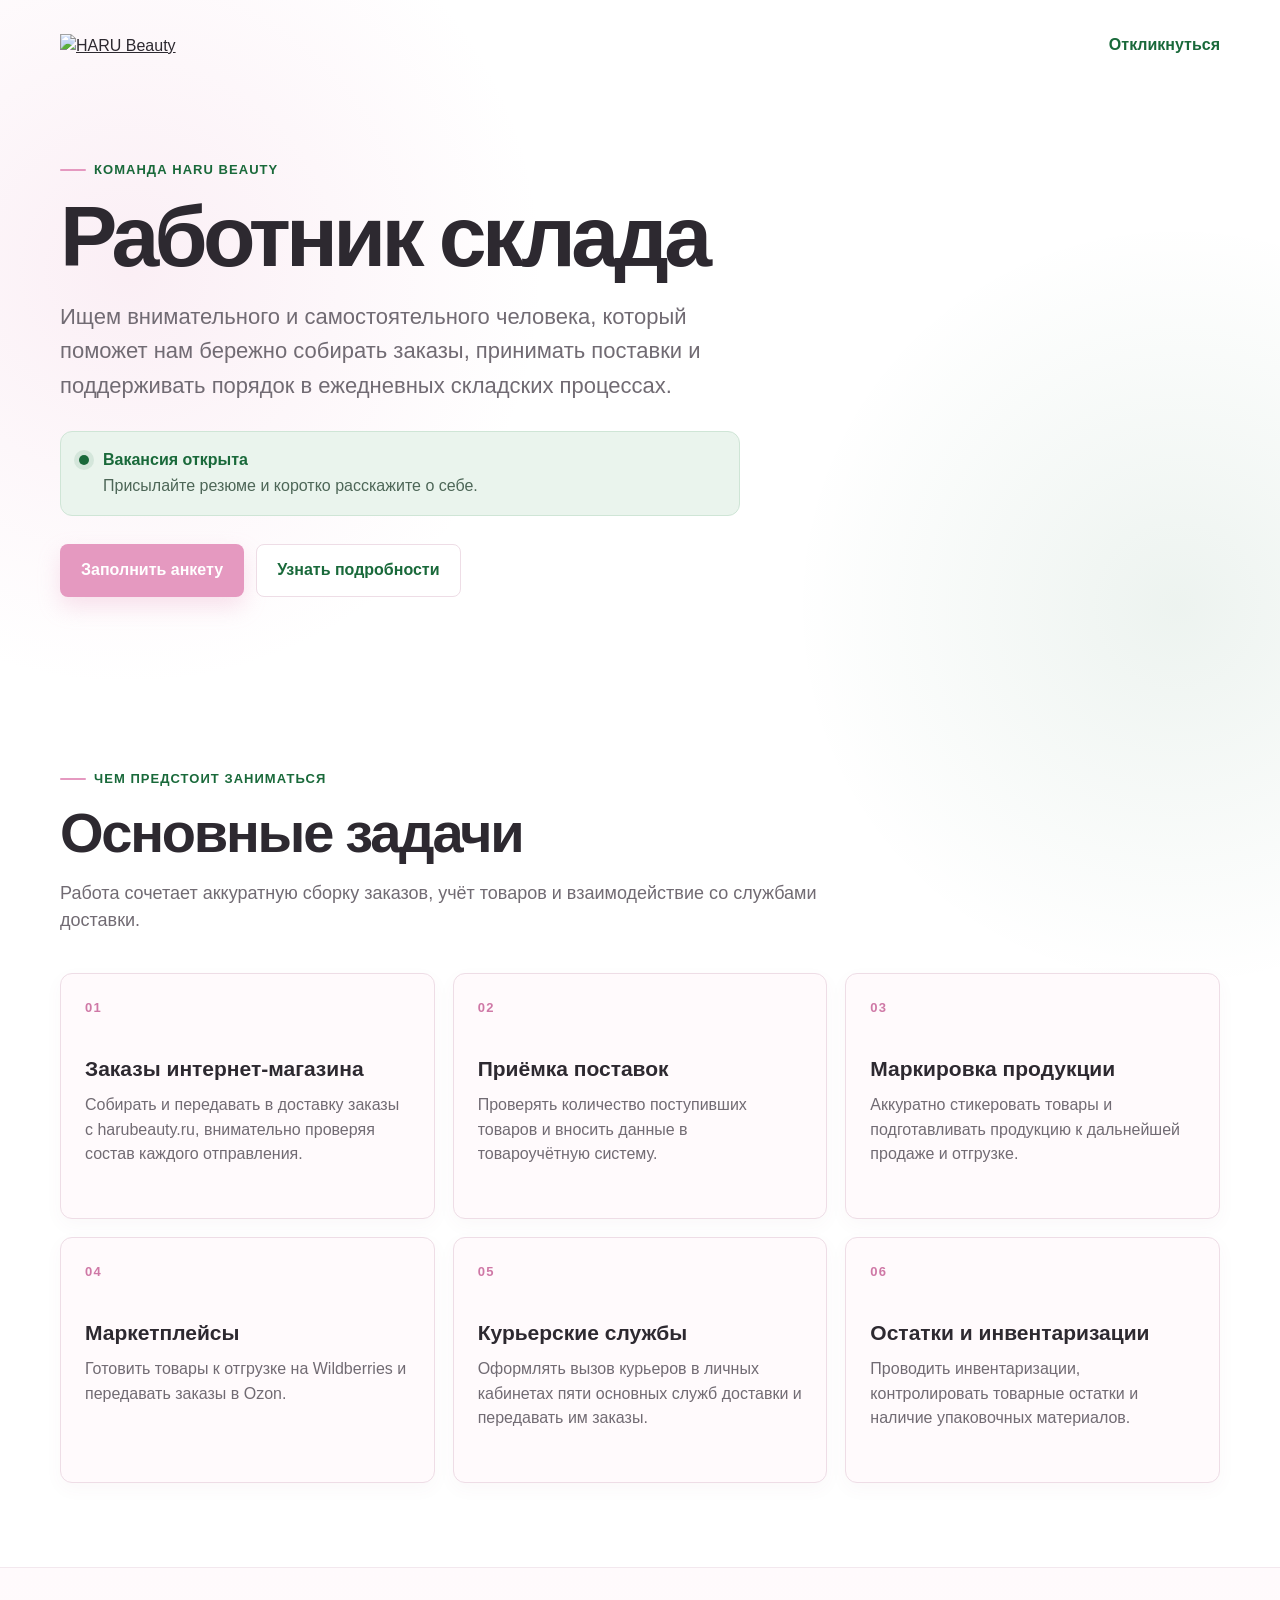
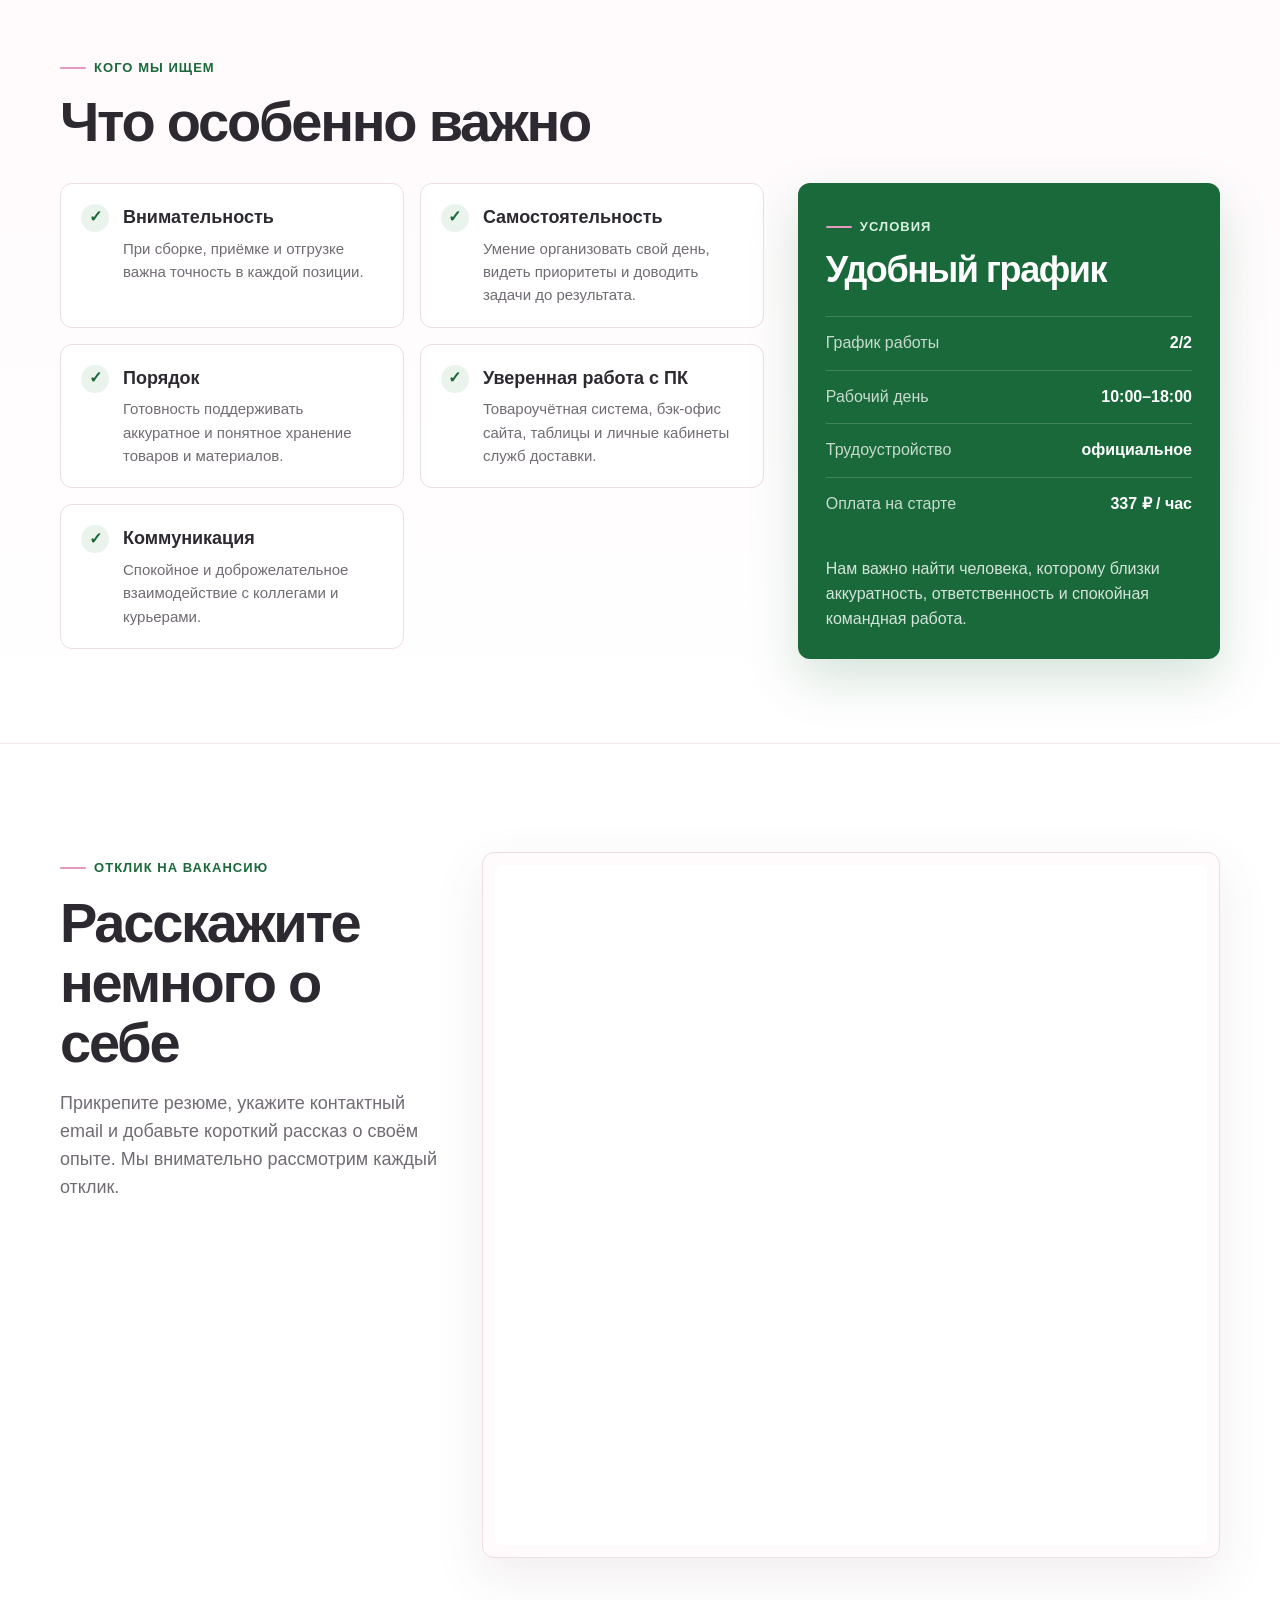
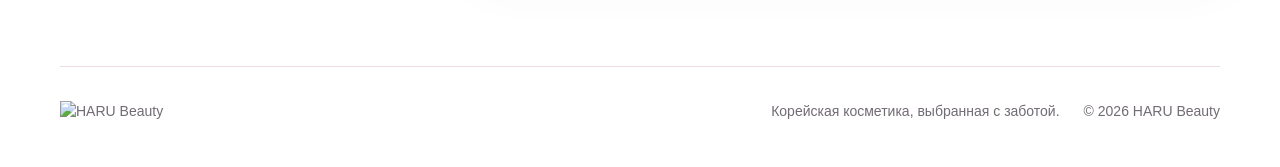
==== index.html @ f55f61f4 "Initial HARU warehouse vacancy landing" ====
<!doctype html>
<html lang="ru">
<head>
  <meta charset="utf-8">
  <meta name="viewport" content="width=device-width, initial-scale=1">
  <meta name="description" content="Вакансия работника склада в HARU Beauty: сборка заказов, приёмка поставок, инвентаризации и работа со службами доставки.">
  <meta name="theme-color" content="#fffafc">
  <title>Работник склада — вакансия HARU Beauty</title>
  <link rel="preconnect" href="https://static.insales-cdn.com">
  <link rel="preconnect" href="https://forms.yandex.ru">
  <link rel="stylesheet" href="styles.css">
</head>
<body class="vacancy-open">
  <!--
    Чтобы включить состояние без открытой вакансии,
    замените у <body> класс vacancy-open на vacancy-closed.
    Яндекс.Форма при этом останется доступной.
  -->

  <div class="page-shell">
    <header class="site-header" aria-label="Шапка сайта">
      <a class="brand" href="https://harubeauty.ru" target="_blank" rel="noopener noreferrer" aria-label="Перейти на сайт HARU Beauty">
        <img src="https://static.insales-cdn.com/files/1/4089/119345145/original/harubeauty_logo_ru.png" alt="HARU Beauty">
      </a>
      <a class="header-link" href="#application">Откликнуться</a>
    </header>

    <main>
      <section class="hero" aria-labelledby="vacancy-title">
        <div class="hero-copy">
          <span class="eyebrow">Команда HARU Beauty</span>
          <h1 id="vacancy-title">Работник склада</h1>
          <p class="hero-lead">Ищем внимательного и самостоятельного человека, который поможет нам бережно собирать заказы, принимать поставки и поддерживать порядок в ежедневных складских процессах.</p>

          <div class="status-card status-card--open" role="status">
            <span class="status-dot" aria-hidden="true"></span>
            <div>
              <strong>Вакансия открыта</strong>
              <p>Присылайте резюме и коротко расскажите о себе.</p>
            </div>
          </div>

          <div class="status-card status-card--closed" role="status">
            <span class="status-icon" aria-hidden="true">✦</span>
            <div>
              <strong>Открытых вакансий пока нет</strong>
              <p>Но вы можете отправить своё резюме, и мы обязательно его рассмотрим.</p>
            </div>
          </div>

          <div class="hero-actions">
            <a class="button button--primary" href="#application">Заполнить анкету</a>
            <a class="button button--secondary" href="#details">Узнать подробности</a>
          </div>
        </div>
      </section>

      <section class="section" id="details" aria-labelledby="tasks-title">
        <div class="section-heading">
          <span class="eyebrow">Чем предстоит заниматься</span>
          <h2 id="tasks-title">Основные задачи</h2>
          <p>Работа сочетает аккуратную сборку заказов, учёт товаров и взаимодействие со службами доставки.</p>
        </div>

        <div class="cards-grid cards-grid--tasks">
          <article class="info-card">
            <span class="card-number">01</span>
            <h3>Заказы интернет-магазина</h3>
            <p>Собирать и передавать в доставку заказы с harubeauty.ru, внимательно проверяя состав каждого отправления.</p>
          </article>
          <article class="info-card">
            <span class="card-number">02</span>
            <h3>Приёмка поставок</h3>
            <p>Проверять количество поступивших товаров и вносить данные в товароучётную систему.</p>
          </article>
          <article class="info-card">
            <span class="card-number">03</span>
            <h3>Маркировка продукции</h3>
            <p>Аккуратно стикеровать товары и подготавливать продукцию к дальнейшей продаже и отгрузке.</p>
          </article>
          <article class="info-card">
            <span class="card-number">04</span>
            <h3>Маркетплейсы</h3>
            <p>Готовить товары к отгрузке на Wildberries и передавать заказы в Ozon.</p>
          </article>
          <article class="info-card">
            <span class="card-number">05</span>
            <h3>Курьерские службы</h3>
            <p>Оформлять вызов курьеров в личных кабинетах пяти основных служб доставки и передавать им заказы.</p>
          </article>
          <article class="info-card">
            <span class="card-number">06</span>
            <h3>Остатки и инвентаризации</h3>
            <p>Проводить инвентаризации, контролировать товарные остатки и наличие упаковочных материалов.</p>
          </article>
        </div>
      </section>

      <section class="section section--soft" aria-labelledby="qualities-title">
        <div class="section-heading section-heading--compact">
          <span class="eyebrow">Кого мы ищем</span>
          <h2 id="qualities-title">Что особенно важно</h2>
        </div>

        <div class="qualities-layout">
          <div class="qualities-list">
            <div class="quality-item">
              <span class="check" aria-hidden="true">✓</span>
              <div><h3>Внимательность</h3><p>При сборке, приёмке и отгрузке важна точность в каждой позиции.</p></div>
            </div>
            <div class="quality-item">
              <span class="check" aria-hidden="true">✓</span>
              <div><h3>Самостоятельность</h3><p>Умение организовать свой день, видеть приоритеты и доводить задачи до результата.</p></div>
            </div>
            <div class="quality-item">
              <span class="check" aria-hidden="true">✓</span>
              <div><h3>Порядок</h3><p>Готовность поддерживать аккуратное и понятное хранение товаров и материалов.</p></div>
            </div>
            <div class="quality-item">
              <span class="check" aria-hidden="true">✓</span>
              <div><h3>Уверенная работа с ПК</h3><p>Товароучётная система, бэк-офис сайта, таблицы и личные кабинеты служб доставки.</p></div>
            </div>
            <div class="quality-item">
              <span class="check" aria-hidden="true">✓</span>
              <div><h3>Коммуникация</h3><p>Спокойное и доброжелательное взаимодействие с коллегами и курьерами.</p></div>
            </div>
          </div>

          <aside class="conditions-card">
            <span class="eyebrow">Условия</span>
            <h2>Удобный график</h2>
            <ul>
              <li><span>График работы</span><strong>2/2</strong></li>
              <li><span>Рабочий день</span><strong>10:00–18:00</strong></li>
              <li><span>Трудоустройство</span><strong>официальное</strong></li>
              <li><span>Оплата на старте</span><strong>337 ₽ / час</strong></li>
            </ul>
            <p class="conditions-note">Нам важно найти человека, которому близки аккуратность, ответственность и спокойная командная работа.</p>
          </aside>
        </div>
      </section>

      <section class="section application" id="application" aria-labelledby="application-title">
        <div class="application-intro">
          <span class="eyebrow">Отклик на вакансию</span>
          <h2 id="application-title">Расскажите немного о себе</h2>
          <p class="application-text application-text--open">Прикрепите резюме, укажите контактный email и добавьте короткий рассказ о своём опыте. Мы внимательно рассмотрим каждый отклик.</p>
          <p class="application-text application-text--closed">Даже когда активных вакансий нет, нам интересно знакомиться с внимательными и ответственными людьми. Оставьте резюме — мы вернёмся к нему, когда появится подходящая позиция.</p>
        </div>

        <div class="form-card">
          <div class="form-loading" id="form-loading" aria-live="polite">
            <span class="loader" aria-hidden="true"></span>
            Загружаем форму…
          </div>
          <script src="https://forms.yandex.ru/_static/embed.js"></script>
          <iframe
            id="ya-form"
            src="https://forms.yandex.ru/u/6a325998e010db002eef5a93?iframe=1"
            frameborder="0"
            name="ya-form-6a325998e010db002eef5a93"
            title="Форма отклика на вакансию HARU Beauty"
            width="650"
            loading="lazy">
          </iframe>
        </div>
      </section>
    </main>

    <footer class="site-footer">
      <img src="https://static.insales-cdn.com/files/1/4089/119345145/original/harubeauty_logo_ru.png" alt="HARU Beauty">
      <p>Корейская косметика, выбранная с заботой.</p>
      <span>© <span id="year"></span> HARU Beauty</span>
    </footer>
  </div>

  <script src="script.js"></script>
</body>
</html>
---- styles.css ----
:root {
  --pink: #e599c0;
  --pink-dark: #cf78a6;
  --pink-soft: #f8ddea;
  --green: #19693a;
  --green-soft: #eaf4ed;
  --ink: #2d2930;
  --muted: #716b73;
  --line: #eedde6;
  --tile: #fffafc;
  --white: #ffffff;
  --shadow: 0 18px 50px rgba(122, 76, 101, 0.10);
  --shadow-soft: 0 10px 30px rgba(122, 76, 101, 0.07);
  --radius-field: 8px;
  --radius-tile: 12px;
  --max-width: 1160px;
}

* { box-sizing: border-box; }
html { scroll-behavior: smooth; }
body {
  margin: 0;
  min-width: 320px;
  background:
    radial-gradient(circle at 10% 8%, rgba(229, 153, 192, 0.16), transparent 26rem),
    radial-gradient(circle at 92% 18%, rgba(25, 105, 58, 0.08), transparent 24rem),
    #fff;
  color: var(--ink);
  font-family: Arial, Helvetica, sans-serif;
  line-height: 1.55;
}

img { max-width: 100%; display: block; }
a { color: inherit; }
button, input, textarea { font: inherit; }

.page-shell { overflow: hidden; }
.site-header,
.hero,
.section,
.site-footer {
  width: min(calc(100% - 40px), var(--max-width));
  margin-inline: auto;
}

.site-header {
  min-height: 92px;
  display: flex;
  align-items: center;
  justify-content: space-between;
  gap: 24px;
}
.brand img { width: 148px; height: auto; }
.header-link {
  color: var(--green);
  font-weight: 700;
  text-decoration: none;
  border-bottom: 1px solid transparent;
  transition: border-color .2s ease, opacity .2s ease;
}
.header-link:hover { border-color: currentColor; }

.hero {
  display: grid;
  grid-template-columns: minmax(0, 1.25fr) minmax(300px, .75fr);
  gap: 42px;
  align-items: stretch;
  padding: 62px 0 82px;
}
.hero-copy { align-self: center; }
.eyebrow {
  display: inline-flex;
  align-items: center;
  gap: 8px;
  margin-bottom: 14px;
  color: var(--green);
  font-size: 13px;
  font-weight: 800;
  letter-spacing: .08em;
  text-transform: uppercase;
}
.eyebrow::before {
  content: "";
  width: 26px;
  height: 2px;
  border-radius: 2px;
  background: var(--pink);
}
h1, h2, h3, p { margin-top: 0; }
h1 {
  max-width: 760px;
  margin-bottom: 22px;
  font-size: clamp(48px, 7vw, 86px);
  line-height: .98;
  letter-spacing: -.055em;
}
.hero-lead {
  max-width: 720px;
  margin-bottom: 28px;
  color: var(--muted);
  font-size: clamp(18px, 2.1vw, 22px);
  line-height: 1.55;
}

.status-card {
  max-width: 680px;
  display: flex;
  align-items: flex-start;
  gap: 14px;
  margin: 0 0 28px;
  padding: 16px 18px;
  border: 1px solid #cfe5d6;
  border-radius: var(--radius-tile);
  background: var(--green-soft);
}
.status-card strong { display: block; margin-bottom: 2px; color: var(--green); }
.status-card p { margin: 0; color: #4d6657; }
.status-dot {
  flex: 0 0 auto;
  width: 10px;
  height: 10px;
  margin-top: 7px;
  border-radius: 50%;
  background: var(--green);
  box-shadow: 0 0 0 5px rgba(25, 105, 58, .10);
}
.status-card--closed {
  border-color: #ecd0df;
  background: var(--tile);
}
.status-card--closed strong { color: #9d5479; }
.status-card--closed p { color: #765f6c; }
.status-icon { color: var(--pink-dark); font-size: 20px; line-height: 1; }
.status-card--closed,
.application-text--closed { display: none; }
.vacancy-closed .status-card--open,
.vacancy-closed .application-text--open { display: none; }
.vacancy-closed .status-card--closed,
.vacancy-closed .application-text--closed { display: flex; }
.vacancy-closed .application-text--closed { display: block; }

.hero-actions { display: flex; flex-wrap: wrap; gap: 12px; }
.button {
  min-height: 50px;
  display: inline-flex;
  align-items: center;
  justify-content: center;
  padding: 13px 20px;
  border: 1px solid transparent;
  border-radius: var(--radius-field);
  font-weight: 800;
  text-decoration: none;
  transition: transform .2s ease, box-shadow .2s ease, background-color .2s ease;
}
.button:hover { transform: translateY(-2px); }
.button--primary {
  background: var(--pink);
  color: #fff;
  box-shadow: 0 10px 22px rgba(229, 153, 192, .28);
}
.button--primary:hover { background: var(--pink-dark); }
.button--secondary { border-color: var(--line); background: #fff; color: var(--green); }
.button--secondary:hover { box-shadow: var(--shadow-soft); }

.hero-card {
  position: relative;
  min-height: 480px;
  padding: 34px;
  border: 1px solid var(--line);
  border-radius: 24px;
  background:
    linear-gradient(145deg, rgba(255,255,255,.93), rgba(255,250,252,.94)),
    var(--tile);
  box-shadow: var(--shadow);
  overflow: hidden;
}
.hero-card::after {
  content: "";
  position: absolute;
  right: -80px;
  bottom: -90px;
  width: 260px;
  height: 260px;
  border-radius: 50%;
  border: 54px solid rgba(229, 153, 192, .15);
}
.hero-card__mark {
  width: 66px;
  height: 66px;
  display: grid;
  place-items: center;
  margin-bottom: 56px;
  border-radius: 50%;
  background: var(--green);
  color: #fff;
  font-size: 13px;
  font-weight: 900;
  letter-spacing: .06em;
}
.hero-card h2 {
  position: relative;
  z-index: 1;
  margin-bottom: 38px;
  font-size: clamp(29px, 3.2vw, 42px);
  line-height: 1.12;
  letter-spacing: -.035em;
}
.quick-facts { position: relative; z-index: 1; margin: 0; }
.quick-facts > div {
  display: flex;
  justify-content: space-between;
  gap: 16px;
  padding: 14px 0;
  border-top: 1px solid var(--line);
}
.quick-facts dt { color: var(--muted); }
.quick-facts dd { margin: 0; color: var(--green); font-weight: 800; text-align: right; }

.section { padding: 84px 0; }
.section-heading { max-width: 760px; margin-bottom: 38px; }
.section-heading--compact { margin-bottom: 30px; }
.section-heading h2,
.application-intro h2,
.conditions-card h2 {
  margin-bottom: 16px;
  font-size: clamp(34px, 5vw, 56px);
  line-height: 1.08;
  letter-spacing: -.04em;
}
.section-heading p,
.application-intro p { color: var(--muted); font-size: 18px; }

.cards-grid {
  display: grid;
  grid-template-columns: repeat(3, minmax(0, 1fr));
  gap: 18px;
}
.info-card {
  min-height: 246px;
  padding: 24px;
  border: 1px solid var(--line);
  border-radius: var(--radius-tile);
  background: var(--tile);
  box-shadow: 0 6px 18px rgba(122, 76, 101, .04);
  transition: transform .2s ease, box-shadow .2s ease, border-color .2s ease;
}
.info-card:hover {
  transform: translateY(-4px);
  border-color: #e7bfd4;
  box-shadow: var(--shadow-soft);
}
.card-number { display: block; margin-bottom: 38px; color: var(--pink-dark); font-size: 13px; font-weight: 900; letter-spacing: .1em; }
.info-card h3 { margin-bottom: 10px; font-size: 21px; line-height: 1.25; }
.info-card p { margin-bottom: 0; color: var(--muted); }

.section--soft {
  width: 100%;
  max-width: none;
  padding-inline: max(20px, calc((100vw - var(--max-width)) / 2));
  background: linear-gradient(180deg, #fffafc 0%, #fff 100%);
  border-block: 1px solid #f3e8ee;
}
.qualities-layout {
  display: grid;
  grid-template-columns: minmax(0, 1.25fr) minmax(300px, .75fr);
  gap: 34px;
  align-items: start;
}
.qualities-list {
  display: grid;
  grid-template-columns: repeat(2, minmax(0, 1fr));
  gap: 16px;
}
.quality-item {
  display: flex;
  gap: 14px;
  padding: 20px;
  border: 1px solid var(--line);
  border-radius: var(--radius-tile);
  background: #fff;
}
.check {
  flex: 0 0 auto;
  width: 28px;
  height: 28px;
  display: grid;
  place-items: center;
  border-radius: 50%;
  background: var(--green-soft);
  color: var(--green);
  font-weight: 900;
}
.quality-item h3 { margin-bottom: 5px; font-size: 18px; }
.quality-item p { margin-bottom: 0; color: var(--muted); font-size: 15px; }
.conditions-card {
  position: sticky;
  top: 24px;
  padding: 28px;
  border-radius: var(--radius-tile);
  background: var(--green);
  color: #fff;
  box-shadow: 0 20px 50px rgba(25, 105, 58, .18);
}
.conditions-card .eyebrow { color: #d9f0e0; }
.conditions-card .eyebrow::before { background: var(--pink); }
.conditions-card h2 { font-size: 36px; }
.conditions-card ul { list-style: none; padding: 0; margin: 26px 0; }
.conditions-card li {
  display: flex;
  justify-content: space-between;
  gap: 20px;
  padding: 14px 0;
  border-top: 1px solid rgba(255,255,255,.18);
}
.conditions-card li span { color: rgba(255,255,255,.76); }
.conditions-card li strong { text-align: right; }
.conditions-note { margin-bottom: 0; color: rgba(255,255,255,.82); }

.application {
  display: grid;
  grid-template-columns: minmax(250px, .68fr) minmax(0, 1.32fr);
  gap: 42px;
  align-items: start;
  padding-top: 108px;
  padding-bottom: 108px;
}
.application-intro { position: sticky; top: 24px; }
.form-card {
  position: relative;
  min-height: 680px;
  padding: 12px;
  border: 1px solid var(--line);
  border-radius: var(--radius-tile);
  background: var(--tile);
  box-shadow: var(--shadow);
  overflow: hidden;
}
.form-card iframe { display: block; width: 100%; min-height: 680px; border: 0; border-radius: var(--radius-field); background: #fff; }
.form-loading {
  position: absolute;
  inset: 0;
  z-index: 2;
  display: flex;
  align-items: center;
  justify-content: center;
  gap: 12px;
  background: var(--tile);
  color: var(--muted);
  transition: opacity .25s ease, visibility .25s ease;
}
.form-loading.is-hidden { opacity: 0; visibility: hidden; pointer-events: none; }
.loader {
  width: 22px;
  height: 22px;
  border: 3px solid #f1d9e5;
  border-top-color: var(--pink-dark);
  border-radius: 50%;
  animation: spin .8s linear infinite;
}
@keyframes spin { to { transform: rotate(360deg); } }

.site-footer {
  display: grid;
  grid-template-columns: 1fr auto auto;
  gap: 24px;
  align-items: center;
  padding: 34px 0 44px;
  border-top: 1px solid var(--line);
  color: var(--muted);
  font-size: 14px;
}
.site-footer img { width: 120px; }
.site-footer p { margin: 0; }

@media (prefers-reduced-motion: reduce) {
  html { scroll-behavior: auto; }
  *, *::before, *::after { animation-duration: .01ms !important; animation-iteration-count: 1 !important; transition-duration: .01ms !important; }
}

@media (max-width: 900px) {
  .hero,
  .qualities-layout,
  .application { grid-template-columns: 1fr; }
  .hero { padding-top: 34px; }
  .hero-card { min-height: auto; }
  .hero-card__mark { margin-bottom: 34px; }
  .cards-grid { grid-template-columns: repeat(2, minmax(0, 1fr)); }
  .conditions-card,
  .application-intro { position: static; }
  .application { gap: 24px; }
}

@media (max-width: 640px) {
  .site-header,
  .hero,
  .section,
  .site-footer { width: min(calc(100% - 28px), var(--max-width)); }
  .site-header { min-height: 76px; }
  .brand img { width: 124px; }
  .header-link { font-size: 14px; }
  .hero { gap: 28px; padding: 30px 0 58px; }
  h1 { font-size: clamp(46px, 16vw, 66px); }
  .hero-lead { font-size: 17px; }
  .hero-card { padding: 24px; border-radius: 18px; }
  .hero-actions { display: grid; }
  .button { width: 100%; }
  .section { padding: 62px 0; }
  .section--soft { width: 100%; padding-inline: 14px; }
  .cards-grid,
  .qualities-list { grid-template-columns: 1fr; }
  .info-card { min-height: auto; }
  .card-number { margin-bottom: 24px; }
  .conditions-card { padding: 24px; }
  .application { padding-top: 72px; padding-bottom: 72px; }
  .form-card { min-height: 720px; padding: 6px; }
  .form-card iframe { min-height: 720px; }
  .site-footer { grid-template-columns: 1fr; gap: 10px; }
}
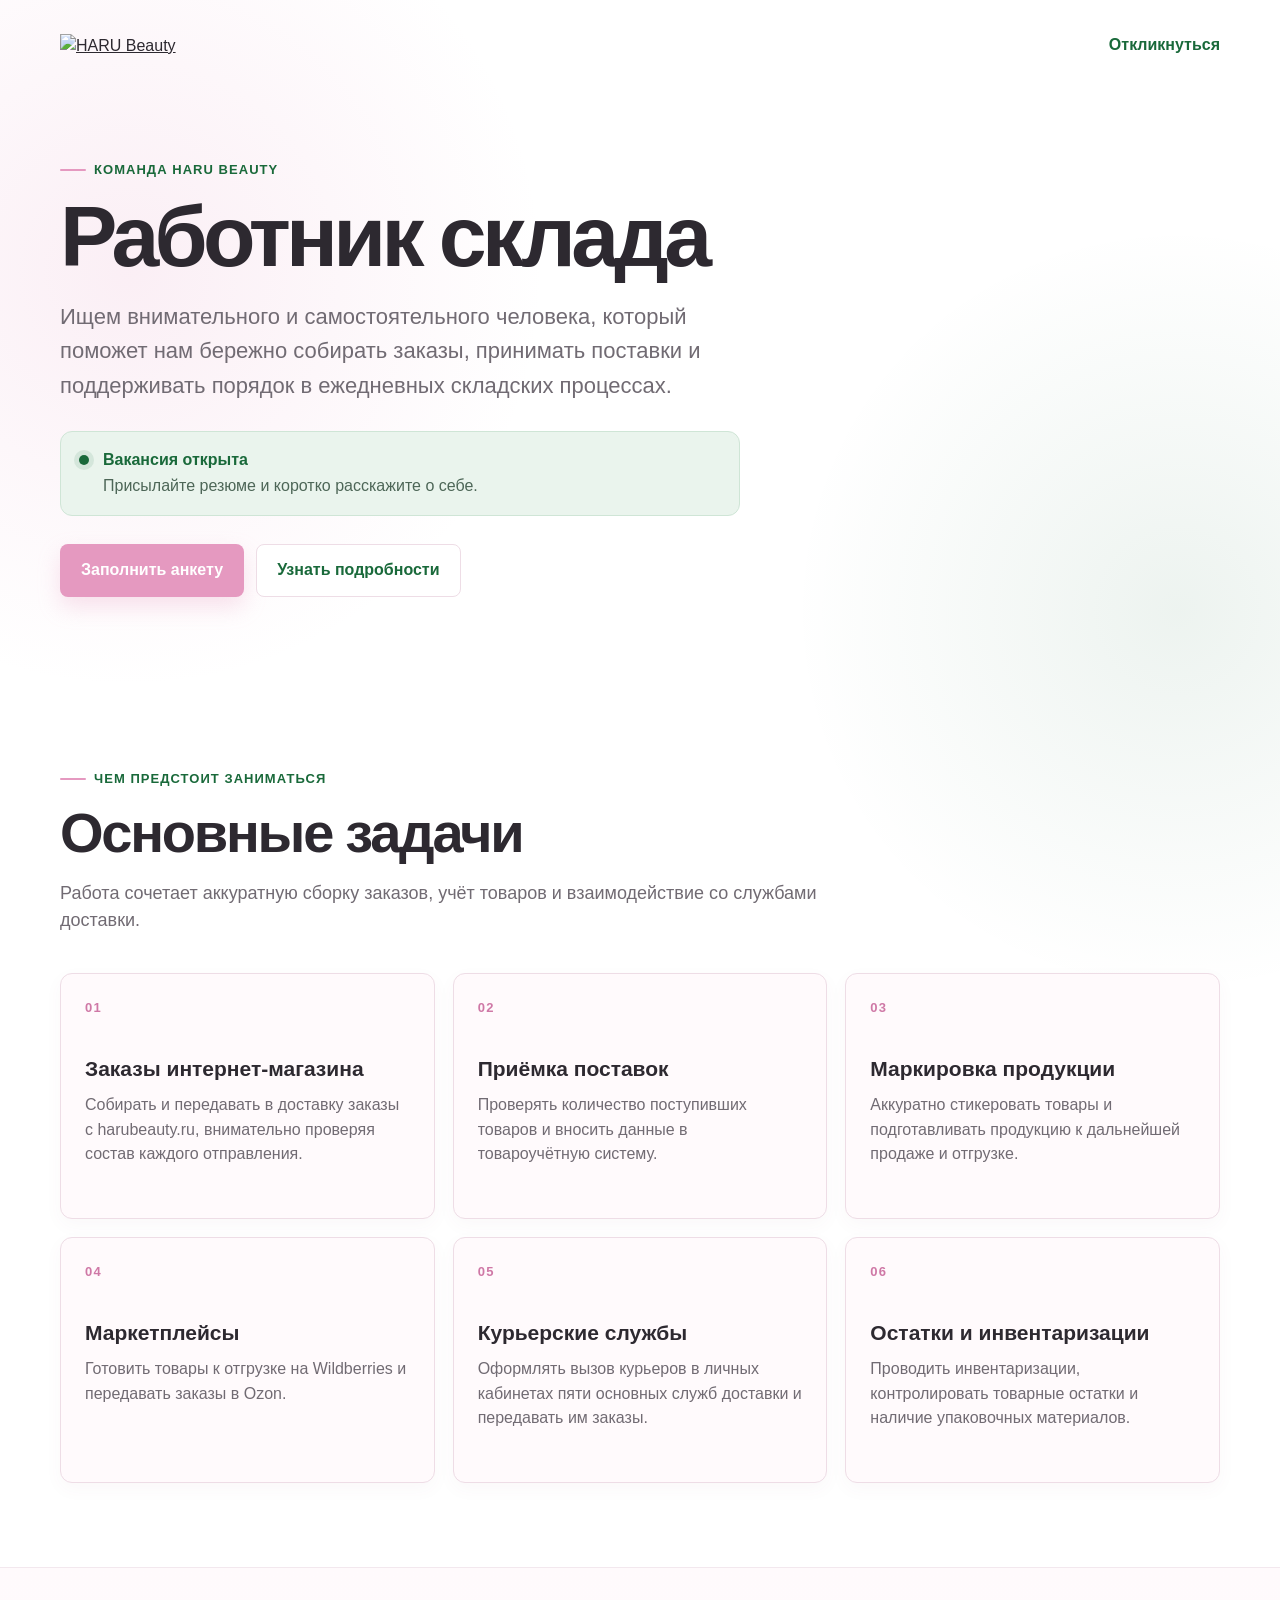
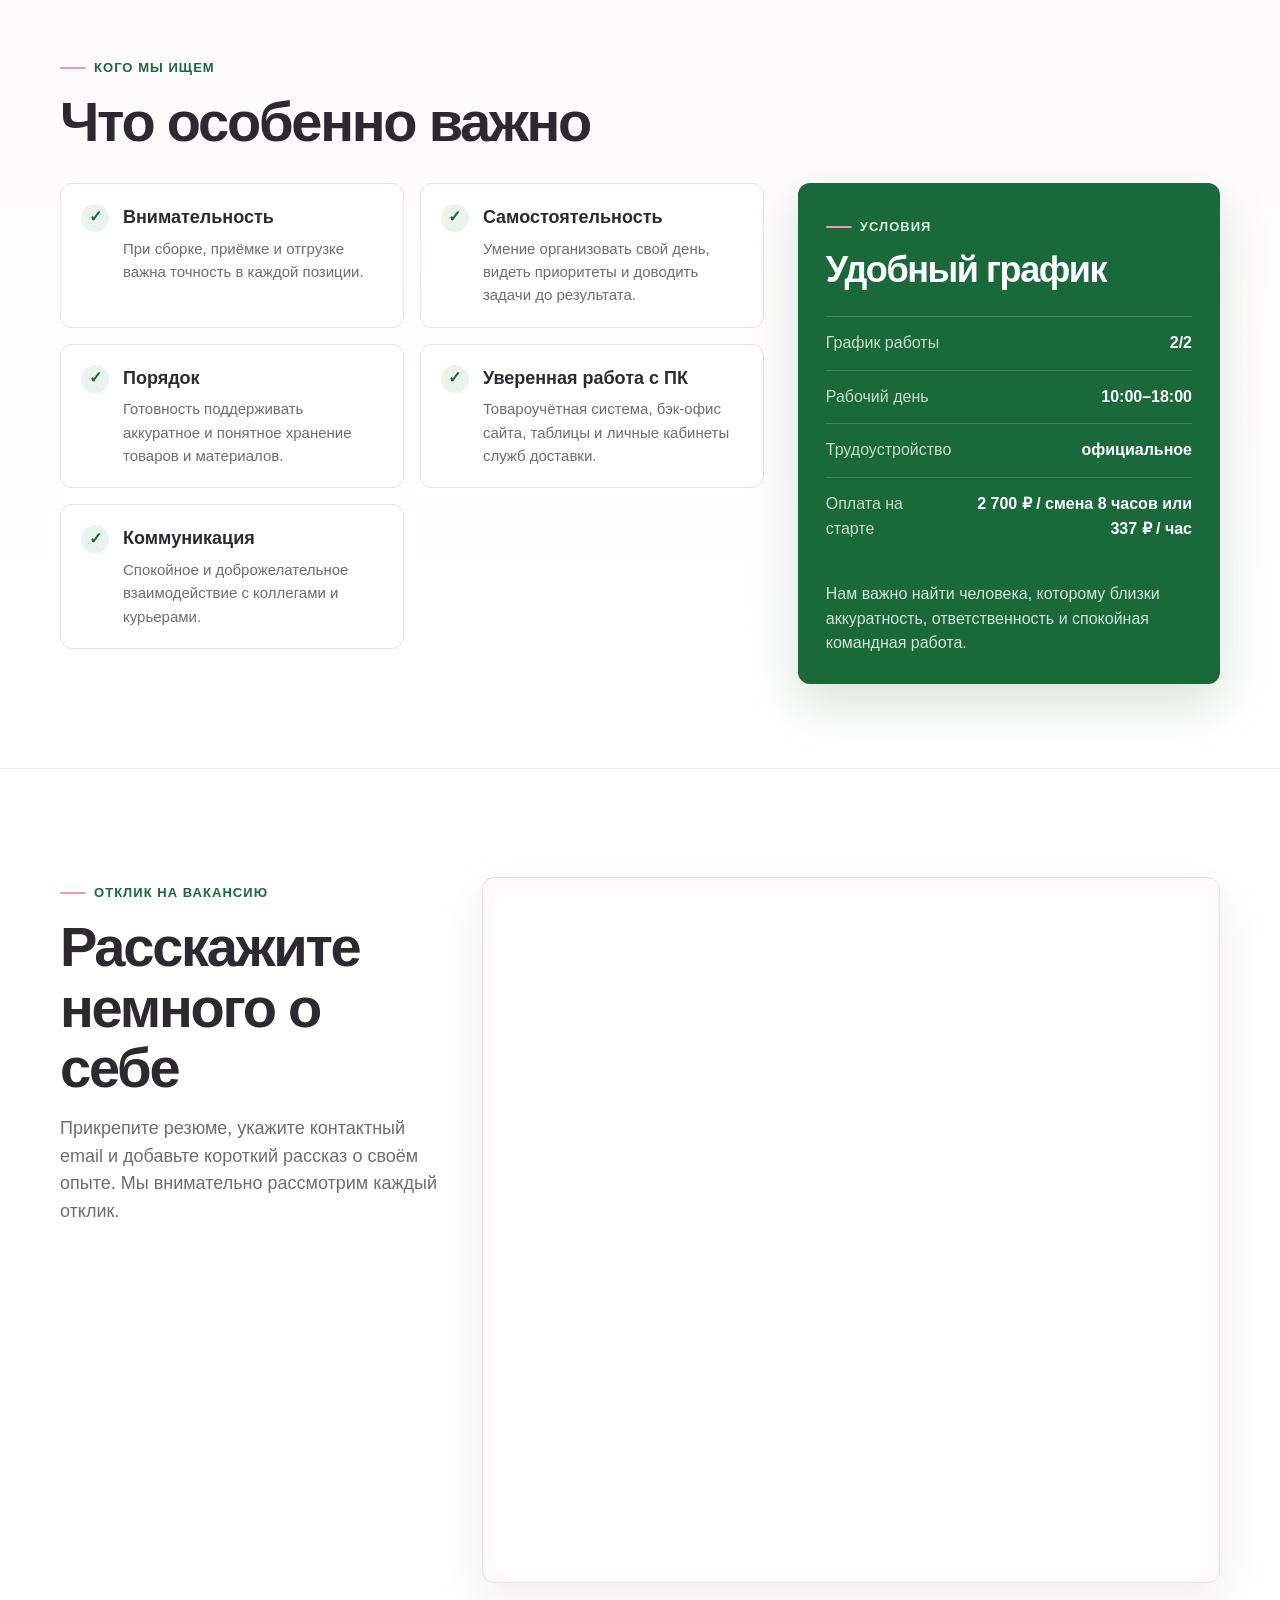
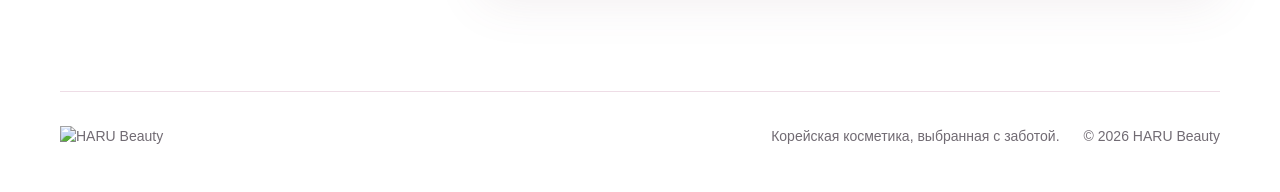
==== commit b548e853: "Update payment information in index.html" ====
--- a/index.html
+++ b/index.html
@@ -133,7 +133,7 @@
               <li><span>График работы</span><strong>2/2</strong></li>
               <li><span>Рабочий день</span><strong>10:00–18:00</strong></li>
               <li><span>Трудоустройство</span><strong>официальное</strong></li>
-              <li><span>Оплата на старте</span><strong>337 ₽ / час</strong></li>
+              <li><span>Оплата на старте</span><strong>2 700 ₽ / смена 8 часов или 337 ₽ / час</strong></li>
             </ul>
             <p class="conditions-note">Нам важно найти человека, которому близки аккуратность, ответственность и спокойная командная работа.</p>
           </aside>
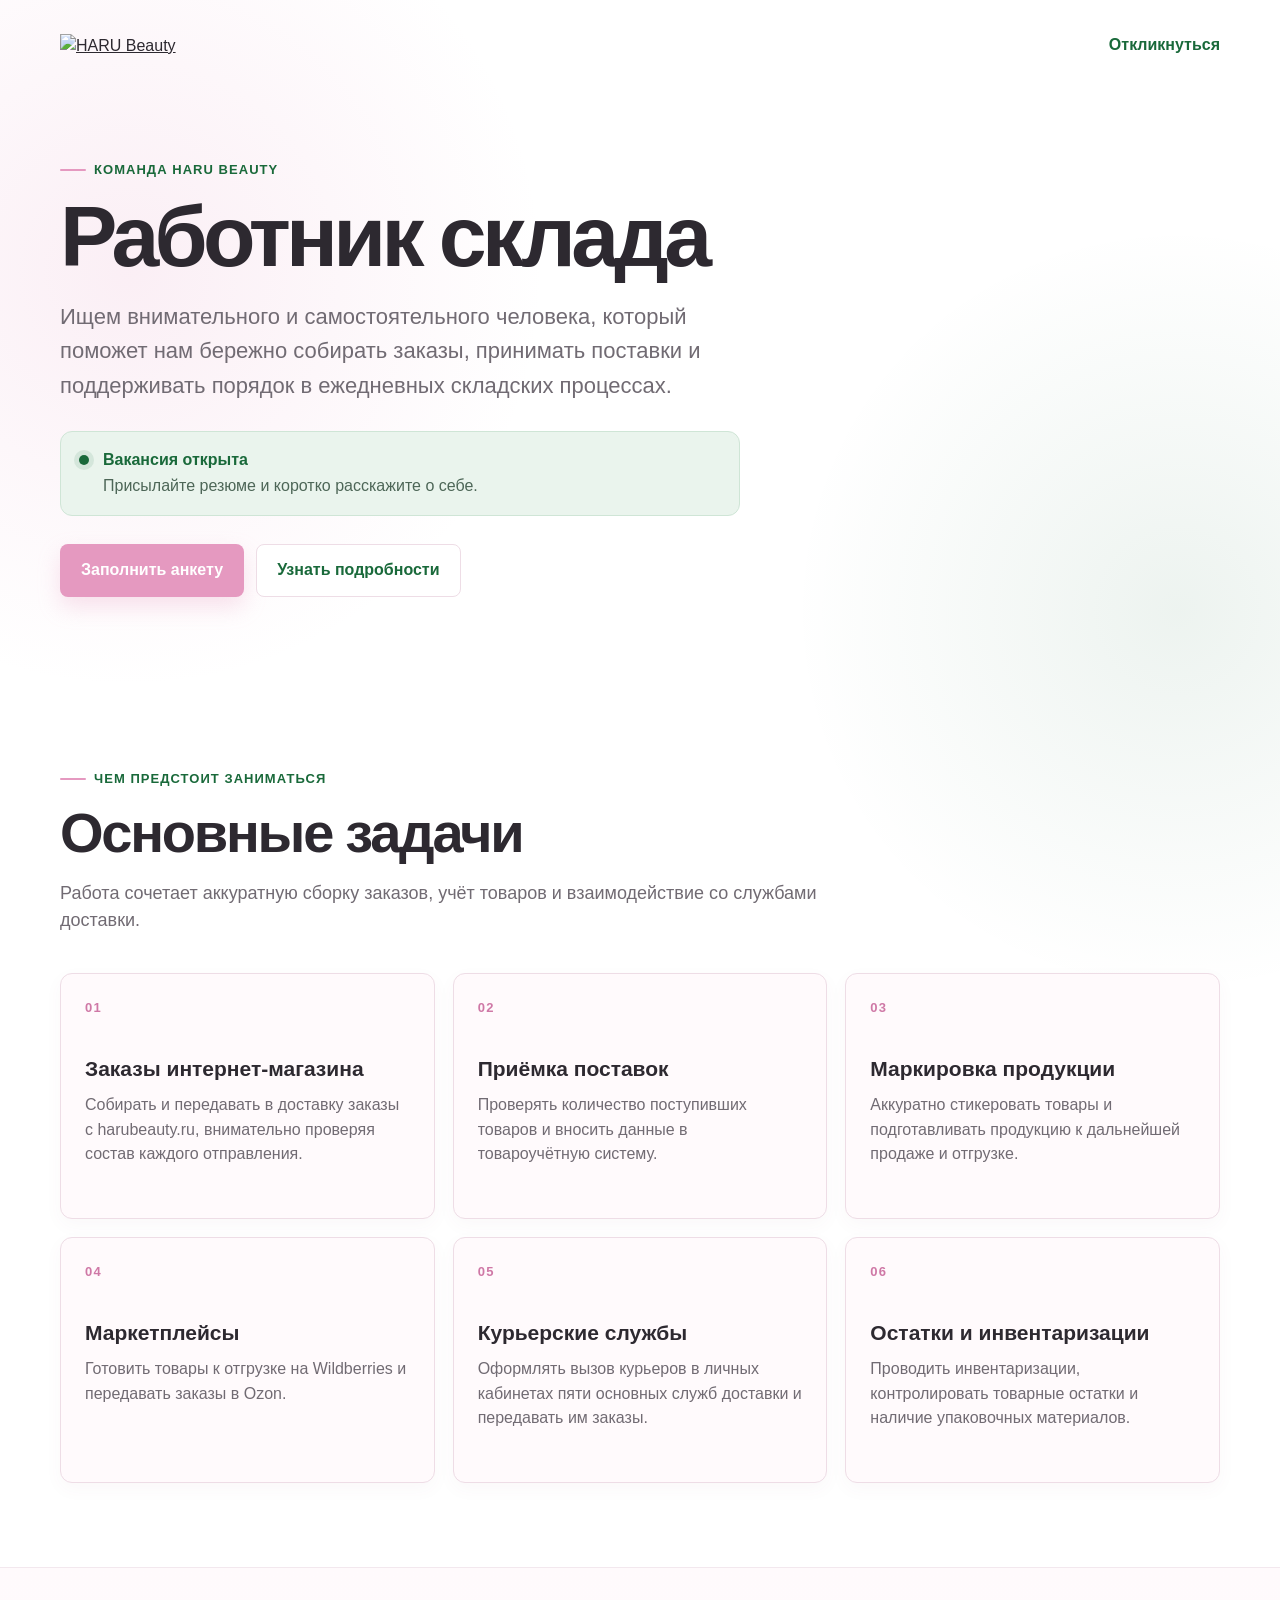
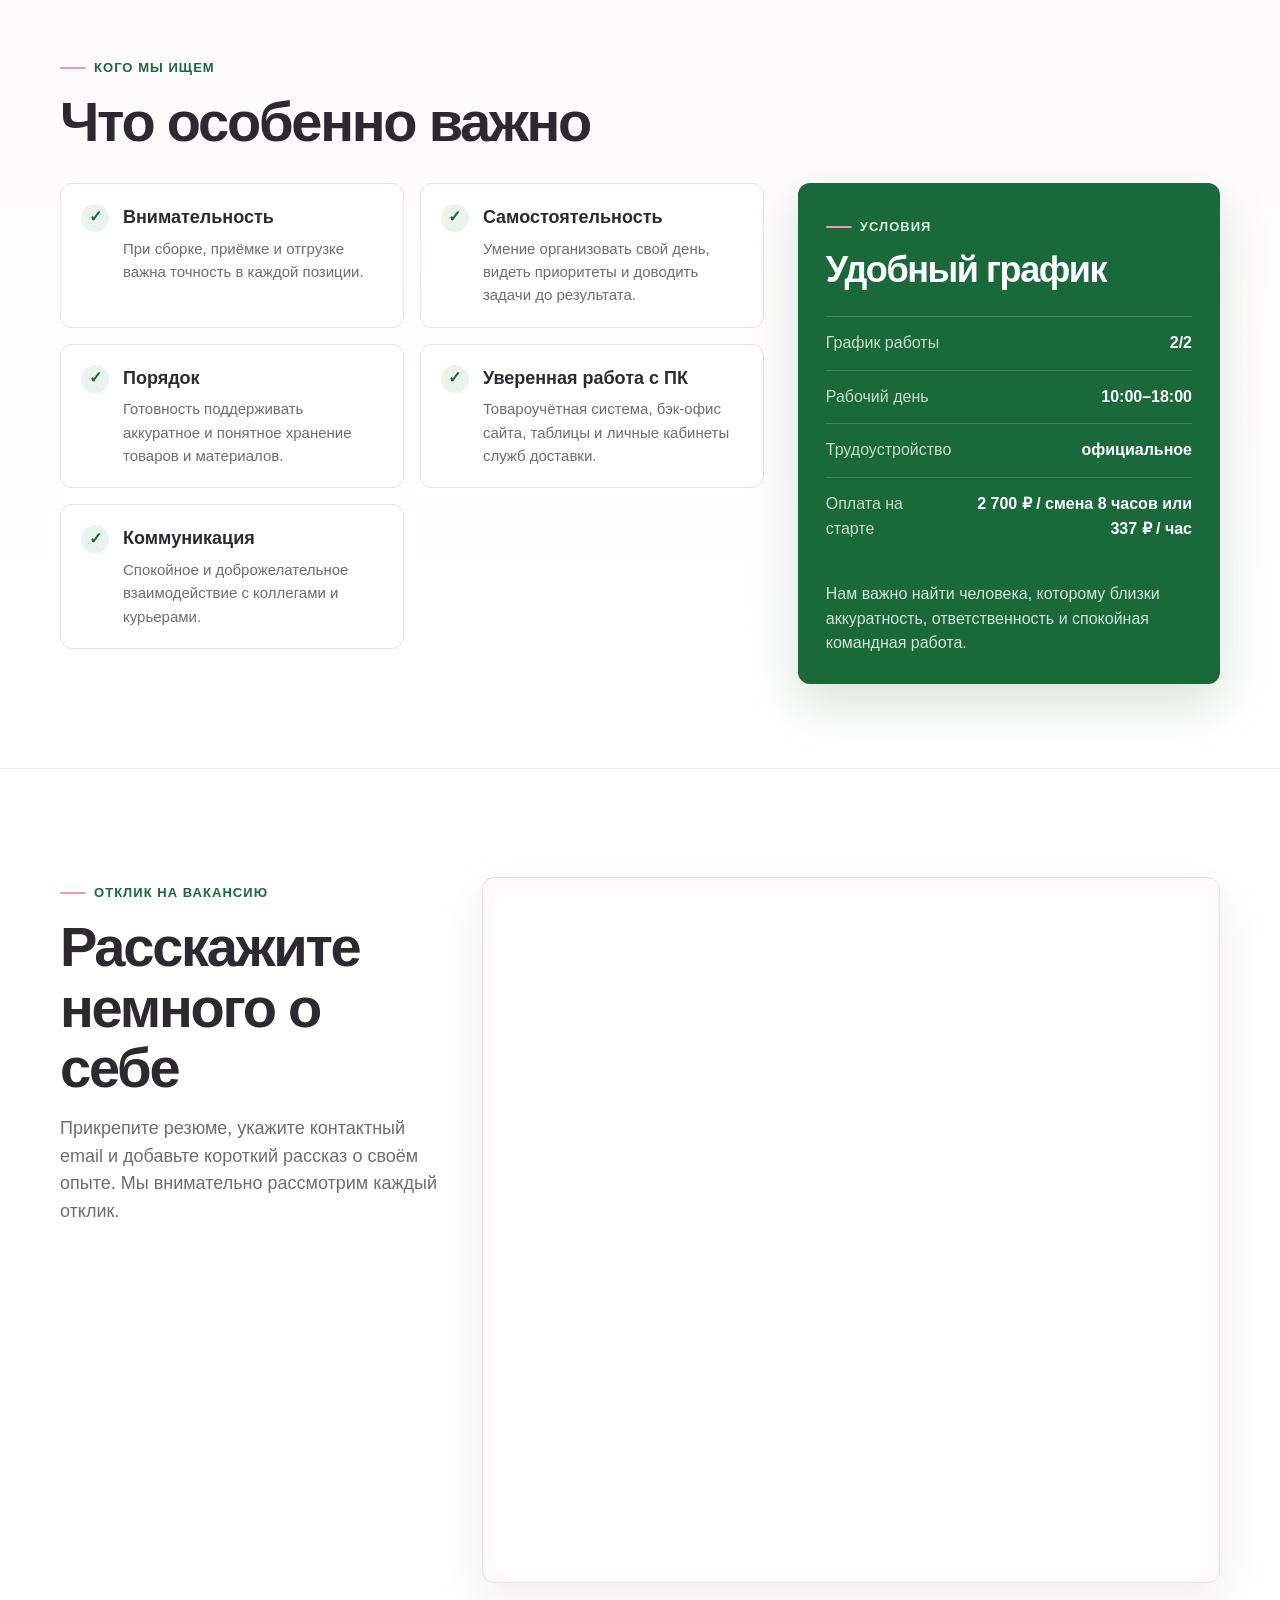
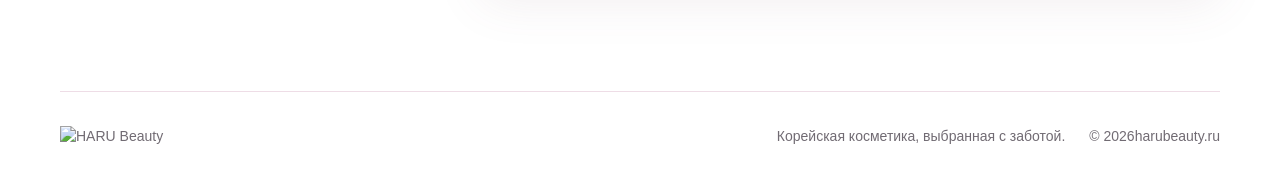
==== commit 071edfad: "Update footer copyright text to harubeauty.ru" ====
--- a/index.html
+++ b/index.html
@@ -170,7 +170,7 @@
     <footer class="site-footer">
       <img src="https://static.insales-cdn.com/files/1/4089/119345145/original/harubeauty_logo_ru.png" alt="HARU Beauty">
       <p>Корейская косметика, выбранная с заботой.</p>
-      <span>© <span id="year"></span> HARU Beauty</span>
+      <span>© <span id="year"></span>harubeauty.ru</span>
     </footer>
   </div>
 
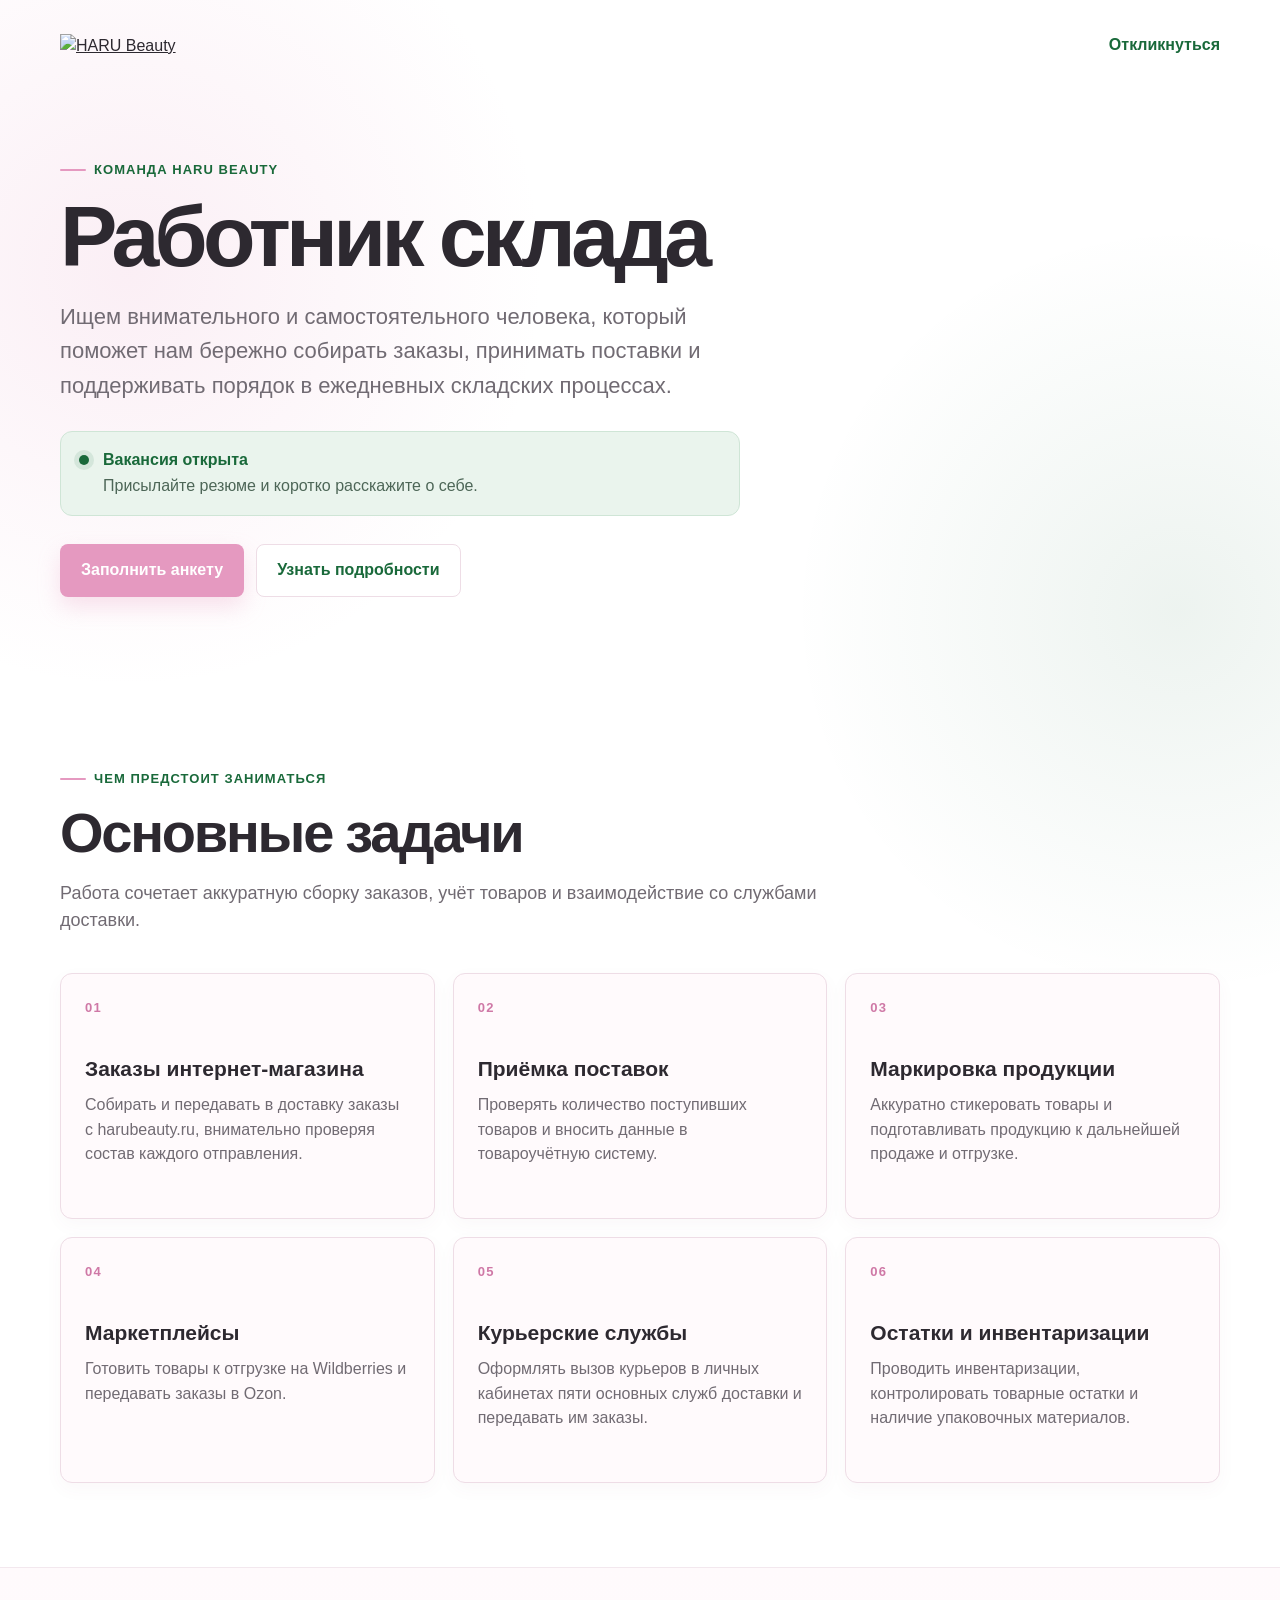
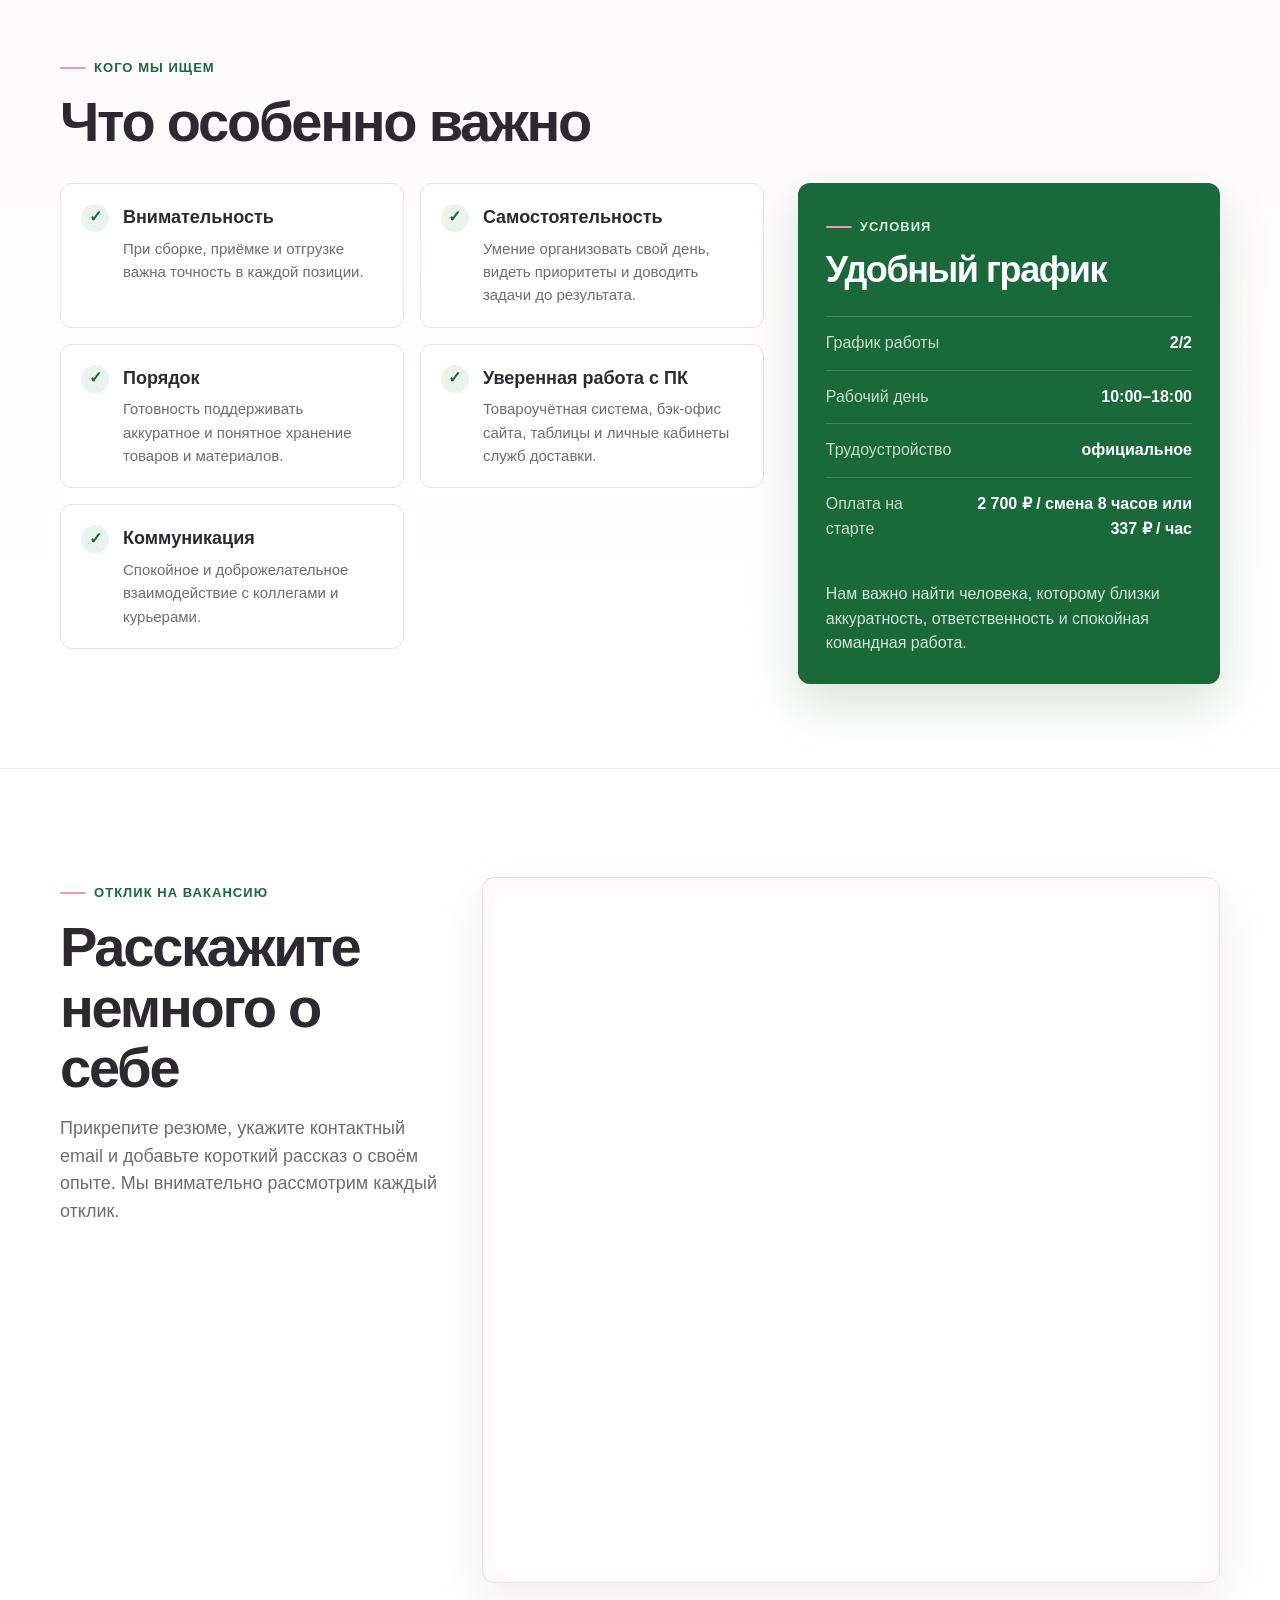
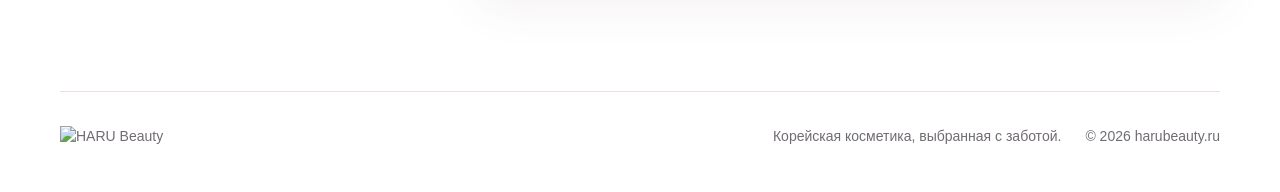
==== commit 85f24471: "Fix footer copyright spacing" ====
--- a/index.html
+++ b/index.html
@@ -170,7 +170,7 @@
     <footer class="site-footer">
       <img src="https://static.insales-cdn.com/files/1/4089/119345145/original/harubeauty_logo_ru.png" alt="HARU Beauty">
       <p>Корейская косметика, выбранная с заботой.</p>
-      <span>© <span id="year"></span>harubeauty.ru</span>
+      <span>© <span id="year"></span> harubeauty.ru</span>
     </footer>
   </div>
 
